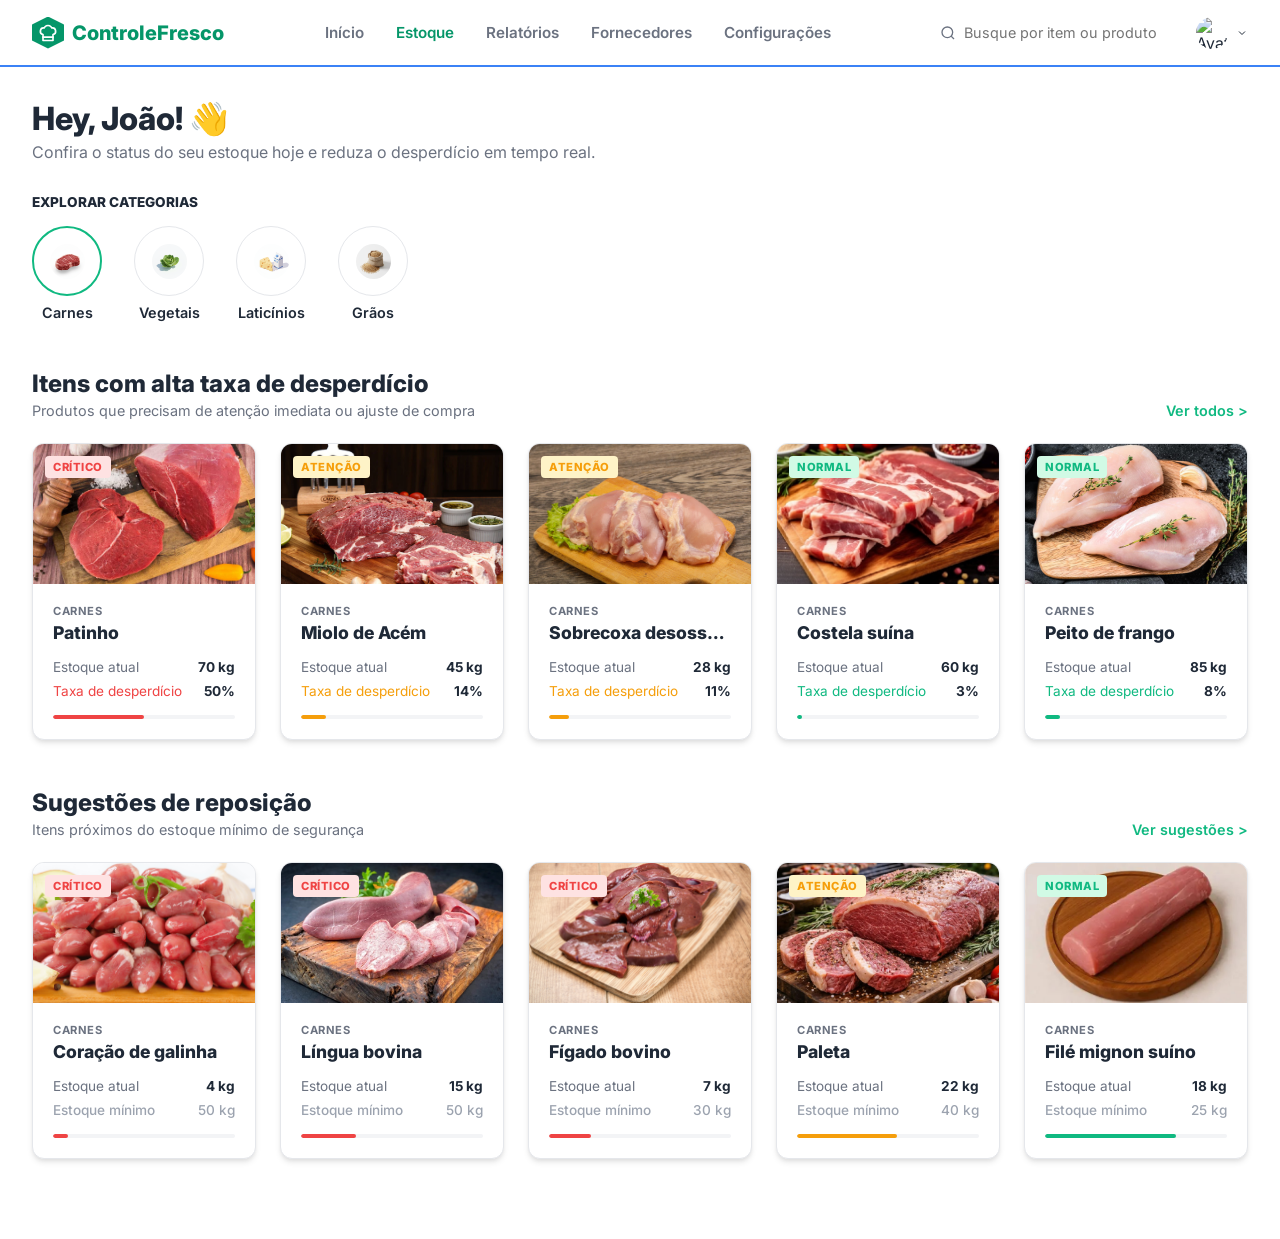
==== index.html @ 1fed8f77 "feat: painel de estoque" ====
<!DOCTYPE html>
<html lang="pt-BR">
<head>
    <meta charset="UTF-8">
    <meta name="viewport" content="width=device-width, initial-scale=1.0">
    <title>ControleFresco - Dashboard</title>
    <link rel="stylesheet" href="assets/css/global.css">
    <!-- Importando fonte Inter do Google Fonts -->
    <link href="https://fonts.googleapis.com/css2?family=Inter:wght@400;500;600;700;800&display=swap" rel="stylesheet">
</head>
<body>

    <!-- Cabeçalho -->
    <header class="header">
        <div class="logo">
            <div class="logo-icon">
                <svg width="20" height="20" viewBox="0 0 24 24" fill="none" stroke="white" stroke-width="2" stroke-linecap="round" stroke-linejoin="round"><path d="M6 13.87A4 4 0 0 1 7.41 6a5.11 5.11 0 0 1 1.05-1.54 5 5 0 0 1 7.08 0A5.11 5.11 0 0 1 16.59 6 4 4 0 0 1 18 13.87V21H6Z"></path><line x1="6" y1="17" x2="18" y2="17"></line></svg>
            </div>
            <span class="logo-text">ControleFresco</span>
        </div>

        <nav class="nav-menu">
            <a href="#" class="nav-item">Início</a>
            <a href="#" class="nav-item active">Estoque</a>
            <a href="#" class="nav-item">Relatórios</a>
            <a href="#" class="nav-item">Fornecedores</a>
            <a href="#" class="nav-item">Configurações</a>
        </nav>

        <div class="user-actions">
            <div class="search-bar">
                <svg class="search-icon" width="16" height="16" viewBox="0 0 24 24" fill="none" stroke="currentColor" stroke-width="2"><circle cx="11" cy="11" r="8"></circle><line x1="21" y1="21" x2="16.65" y2="16.65"></line></svg>
                <input type="text" placeholder="Busque por item ou produto">
            </div>
            <div class="user-profile">
                <img src="https://i.pravatar.cc/150?img=11" alt="Avatar do usuário">
                <svg width="12" height="12" viewBox="0 0 24 24" fill="none" stroke="currentColor" stroke-width="2"><polyline points="6 9 12 15 18 9"></polyline></svg>
            </div>
        </div>
    </header>

    <!-- Conteúdo Principal -->
    <main class="main-content">
        
        <!-- Saudação -->
        <section class="greeting-section">
            <h1>Hey, João! 👋</h1>
            <p>Confira o status do seu estoque hoje e reduza o desperdício em tempo real.</p>
        </section>

        <!-- Categorias -->
        <section class="categories-section">
            <h2>EXPLORAR CATEGORIAS</h2>
            <div class="categories-list">
                <!-- Adicionado a classe 'category-btn' e o atributo 'data-categoria' para linkar com o JS -->
                <div class="category-item category-btn" data-categoria="Carnes">
                    <div class="category-icon active-cat"><img src="assets/img/Icons/icon-carne.svg" alt="Carnes"></div>
                    <span>Carnes</span>
                </div>
                <div class="category-item category-btn" data-categoria="Vegetais">
                    <div class="category-icon"><img src="assets/img/Icons/icon-vegetal.svg" alt="Vegetais"></div>
                    <span>Vegetais</span>
                </div>
                <div class="category-item category-btn" data-categoria="Laticínios">
                    <div class="category-icon"><img src="assets/img/Icons/icon-laticinio.svg" alt="Laticínios"></div>
                    <span>Laticínios</span>
                </div>
                <div class="category-item category-btn" data-categoria="Grãos">
                    <div class="category-icon"><img src="assets/img/Icons/icon-graos.svg" alt="Grãos"></div>
                    <span>Grãos</span>
                </div>
            </div>
        </section>

        <!-- Alta taxa de desperdício -->
        <section class="items-section">
            <div class="section-header">
                <div>
                    <h2>Itens com alta taxa de desperdício</h2>
                    <p>Produtos que precisam de atenção imediata ou ajuste de compra</p>
                </div>
                <a href="#" class="view-all">Ver todos ></a>
            </div>

            <!-- Div esvaziada e com o ID 'grid-desperdicio' -->
            <div class="cards-grid" id="grid-desperdicio">
                <!-- Os cards de desperdício serão injetados aqui via main.js -->
            </div>
        </section>

        <!-- Sugestões de reposição -->
        <section class="items-section">
            <div class="section-header">
                <div>
                    <h2>Sugestões de reposição</h2>
                    <p>Itens próximos do estoque mínimo de segurança</p>
                </div>
                <a href="#" class="view-all">Ver sugestões ></a>
            </div>

            <!-- Div esvaziada e com o ID 'grid-reposicao' -->
            <div class="cards-grid" id="grid-reposicao">
                <!-- Os cards de reposição serão injetados aqui via main.js -->
            </div>
        </section>
    </main>

    <!-- Conectando o script que faz a mágica acontecer -->
    <script src="assets/js/main.js"></script>
</body>
</html>
---- assets/css/global.css ----
:root {
    --primary-green: #059669;
    --primary-green-light: #10b981;
    --bg-color: #ffffff;
    --text-main: #1f2937;
    --text-muted: #6b7280;
    --border-color: #e5e7eb;
    
    --color-critical: #ef4444;
    --bg-critical: #fee2e2;
    --color-warning: #f59e0b;
    --bg-warning: #fef3c7;
    --color-normal: #10b981;
    --bg-normal: #d1fae5;
}

* {
    margin: 0;
    padding: 0;
    box-sizing: border-box;
    font-family: 'Inter', sans-serif;
}

body {
    background-color: var(--bg-color);
    color: var(--text-main);
}

/* Header */
.header {
    display: flex;
    justify-content: space-between;
    align-items: center;
    padding: 1rem 2rem;
    border-bottom: 2px solid #3b82f6; /* Blue bottom border from screenshot */
    background: white;
}

.logo {
    display: flex;
    align-items: center;
    gap: 0.5rem;
}

.logo-icon {
    background-color: var(--primary-green);
    width: 32px;
    height: 32px;
    border-radius: 8px;
    display: flex;
    align-items: center;
    justify-content: center;
    clip-path: polygon(50% 0%, 100% 25%, 100% 75%, 50% 100%, 0% 75%, 0% 25%);
}

.logo-text {
    font-weight: 800;
    color: var(--primary-green);
    font-size: 1.25rem;
}

.nav-menu {
    display: flex;
    gap: 2rem;
}

.nav-item {
    text-decoration: none;
    color: var(--text-muted);
    font-weight: 600;
    font-size: 0.95rem;
    transition: color 0.2s;
}

.nav-item:hover, .nav-item.active {
    color: var(--primary-green);
}

.user-actions {
    display: flex;
    align-items: center;
    gap: 1.5rem;
}

.search-bar {
    display: flex;
    align-items: center;
    gap: 0.5rem;
    background: transparent;
    padding: 0.5rem;
}

.search-bar input {
    border: none;
    outline: none;
    font-size: 0.9rem;
    color: var(--text-main);
    width: 200px;
}

.search-icon {
    color: var(--text-muted);
}

.user-profile {
    display: flex;
    align-items: center;
    gap: 0.5rem;
    cursor: pointer;
}

.user-profile img {
    width: 32px;
    height: 32px;
    border-radius: 50%;
    object-fit: cover;
}

/* Main Content */
.main-content {
    max-width: 1400px;
    margin: 0 auto;
    padding: 2rem;
}

/* Greeting */
.greeting-section {
    margin-bottom: 2rem;
}

.greeting-section h1 {
    font-size: 2rem;
    font-weight: 800;
    margin-bottom: 0.25rem;
}

.greeting-section p {
    color: var(--text-muted);
    font-size: 1rem;
}

/* Categories */
.categories-section {
    margin-bottom: 3rem;
}

.categories-section h2 {
    font-size: 0.85rem;
    font-weight: 800;
    margin-bottom: 1rem;
    color: var(--text-main);
}

.categories-list {
    display: flex;
    gap: 2rem;
}

.category-item {
    display: flex;
    flex-direction: column;
    align-items: center;
    gap: 0.5rem;
    cursor: pointer;
}

.category-icon {
    width: 70px;
    height: 70px;
    border-radius: 50%;
    border: 1px solid var(--border-color);
    display: flex;
    align-items: center;
    justify-content: center;
    background: white;
    transition: border 0.2s;
}

.category-icon img {
    width: 35px;
    height: 35px;
    object-fit: contain;
}

.category-icon.active-cat {
    border: 2px solid var(--primary-green-light);
}

.category-item span {
    font-size: 0.9rem;
    font-weight: 600;
    color: var(--text-main);
}

/* Items Section */
.items-section {
    margin-bottom: 3rem;
}

.section-header {
    display: flex;
    justify-content: space-between;
    align-items: flex-end;
    margin-bottom: 1.5rem;
}

.section-header h2 {
    font-size: 1.5rem;
    font-weight: 800;
    margin-bottom: 0.25rem;
}

.section-header p {
    color: var(--text-muted);
    font-size: 0.9rem;
}

.view-all {
    color: var(--primary-green-light);
    text-decoration: none;
    font-weight: 600;
    font-size: 0.9rem;
}

/* Cards Grid */
.cards-grid {
    display: grid;
    grid-template-columns: repeat(5, 1fr);
    gap: 1.5rem;
}

.card {
    background: white;
    border-radius: 12px;
    overflow: hidden;
    box-shadow: 0 4px 6px -1px rgba(0, 0, 0, 0.1), 0 2px 4px -1px rgba(0, 0, 0, 0.06);
    border: 1px solid var(--border-color);
}

.card-image-container {
    position: relative;
    height: 140px;
}

.card-image {
    width: 100%;
    height: 100%;
    object-fit: cover;
}

.badge {
    position: absolute;
    top: 0.75rem;
    left: 0.75rem;
    padding: 0.25rem 0.5rem;
    border-radius: 4px;
    font-size: 0.7rem;
    font-weight: 800;
    letter-spacing: 0.5px;
}

.badge-critical {
    background-color: var(--bg-critical);
    color: var(--color-critical);
}

.badge-warning {
    background-color: var(--bg-warning);
    color: var(--color-warning);
}

.badge-normal {
    background-color: var(--bg-normal);
    color: var(--color-normal);
}

.card-content {
    padding: 1.25rem;
}

.category-label {
    font-size: 0.7rem;
    color: var(--text-muted);
    font-weight: 700;
    letter-spacing: 0.5px;
    display: block;
    margin-bottom: 0.25rem;
}

.product-name {
    font-size: 1.1rem;
    font-weight: 800;
    margin-bottom: 1rem;
    white-space: nowrap;
    overflow: hidden;
    text-overflow: ellipsis;
}

.stats-row {
    display: flex;
    justify-content: space-between;
    margin-bottom: 0.5rem;
    font-size: 0.85rem;
}

.stat-label {
    color: var(--text-muted);
}

.stat-value {
    font-weight: 700;
    color: var(--text-main);
}

/* Colors for specific texts */
.text-critical { color: var(--color-critical) !important; }
.text-warning { color: var(--color-warning) !important; }
.text-normal { color: var(--color-normal) !important; }
.text-muted .stat-label, .text-muted .stat-value { color: #9ca3af !important; font-weight: 500; }

/* Progress Bars */
.progress-bar-bg {
    width: 100%;
    height: 4px;
    background-color: #f3f4f6;
    border-radius: 2px;
    margin-top: 1rem;
    overflow: hidden;
}

.progress-bar {
    height: 100%;
    border-radius: 2px;
}

.bg-critical { background-color: var(--color-critical); }
.bg-warning { background-color: var(--color-warning); }
.bg-normal { background-color: var(--color-normal); }
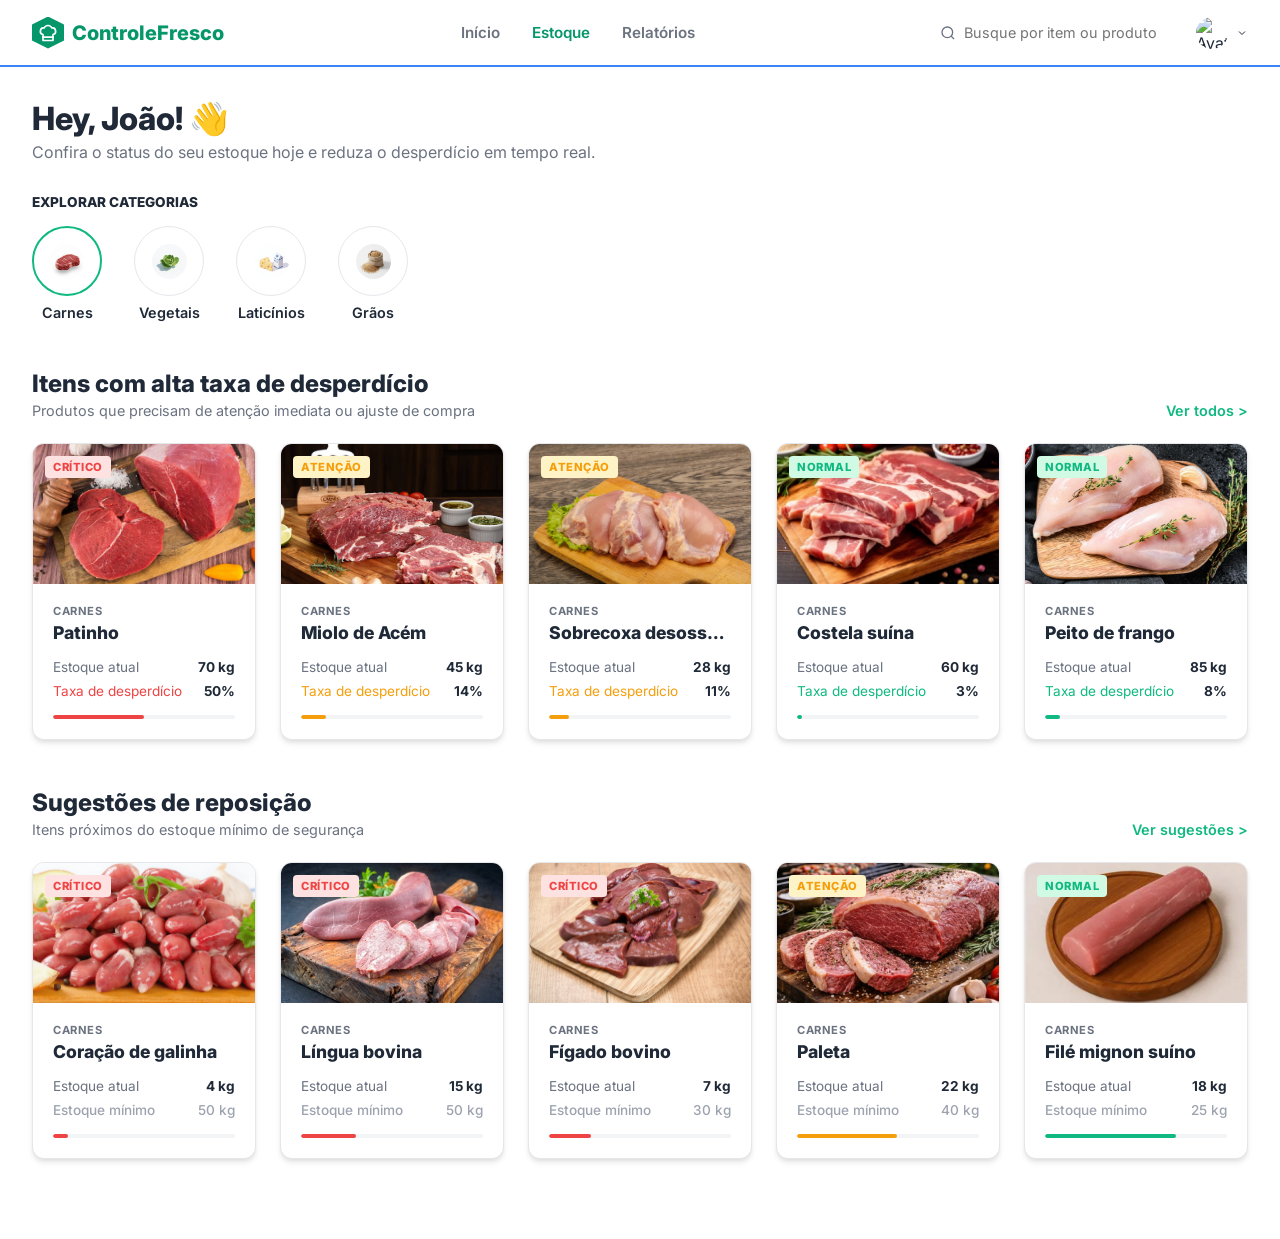
==== commit ff70c7e6: "feat: estoque de vegetais,laticinios e graos" ====
--- a/index.html
+++ b/index.html
@@ -23,8 +23,6 @@
             <a href="#" class="nav-item">Início</a>
             <a href="#" class="nav-item active">Estoque</a>
             <a href="#" class="nav-item">Relatórios</a>
-            <a href="#" class="nav-item">Fornecedores</a>
-            <a href="#" class="nav-item">Configurações</a>
         </nav>
 
         <div class="user-actions">
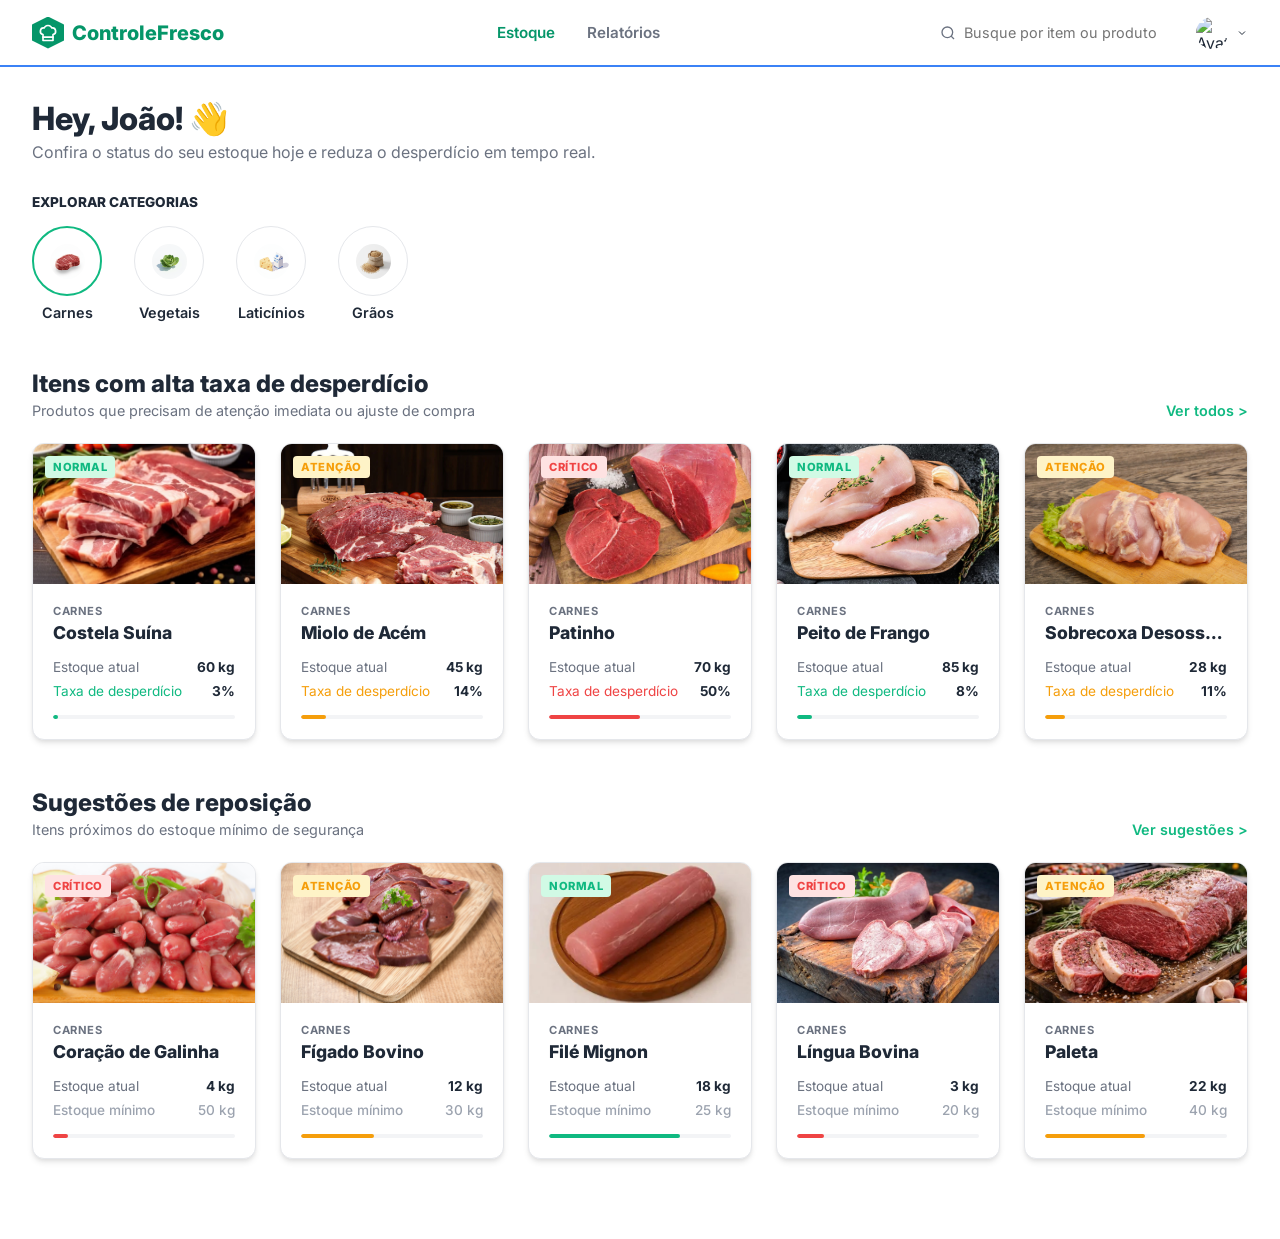
==== commit 0e8eb586: "fix: dados csv" ====
--- a/index.html
+++ b/index.html
@@ -20,7 +20,6 @@
         </div>
 
         <nav class="nav-menu">
-            <a href="#" class="nav-item">Início</a>
             <a href="#" class="nav-item active">Estoque</a>
             <a href="#" class="nav-item">Relatórios</a>
         </nav>
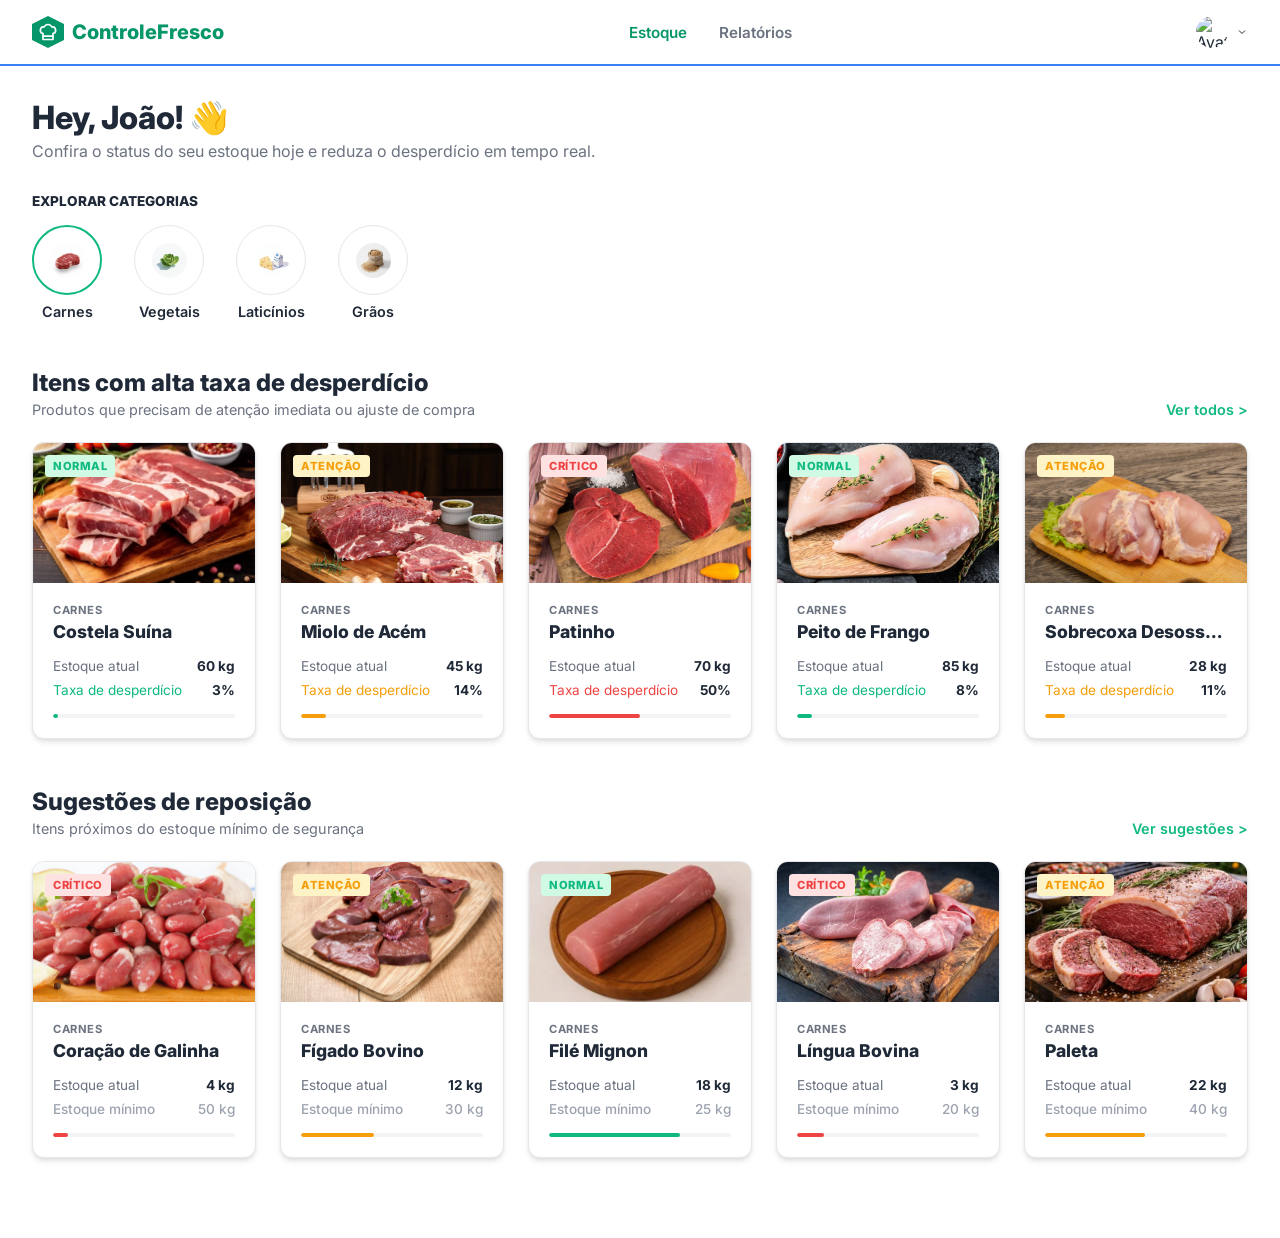
==== commit 7277dec4: "fix: dados" ====
--- a/index.html
+++ b/index.html
@@ -3,7 +3,7 @@
 <head>
     <meta charset="UTF-8">
     <meta name="viewport" content="width=device-width, initial-scale=1.0">
-    <title>ControleFresco - Dashboard</title>
+    <title>ControleFresco - Estoque</title>
     <link rel="stylesheet" href="assets/css/global.css">
     <!-- Importando fonte Inter do Google Fonts -->
     <link href="https://fonts.googleapis.com/css2?family=Inter:wght@400;500;600;700;800&display=swap" rel="stylesheet">
@@ -20,15 +20,11 @@
         </div>
 
         <nav class="nav-menu">
-            <a href="#" class="nav-item active">Estoque</a>
-            <a href="#" class="nav-item">Relatórios</a>
+            <a href="index.html" class="nav-item active">Estoque</a>
+            <a href="relatorios.html" class="nav-item">Relatórios</a>
         </nav>
 
         <div class="user-actions">
-            <div class="search-bar">
-                <svg class="search-icon" width="16" height="16" viewBox="0 0 24 24" fill="none" stroke="currentColor" stroke-width="2"><circle cx="11" cy="11" r="8"></circle><line x1="21" y1="21" x2="16.65" y2="16.65"></line></svg>
-                <input type="text" placeholder="Busque por item ou produto">
-            </div>
             <div class="user-profile">
                 <img src="https://i.pravatar.cc/150?img=11" alt="Avatar do usuário">
                 <svg width="12" height="12" viewBox="0 0 24 24" fill="none" stroke="currentColor" stroke-width="2"><polyline points="6 9 12 15 18 9"></polyline></svg>
